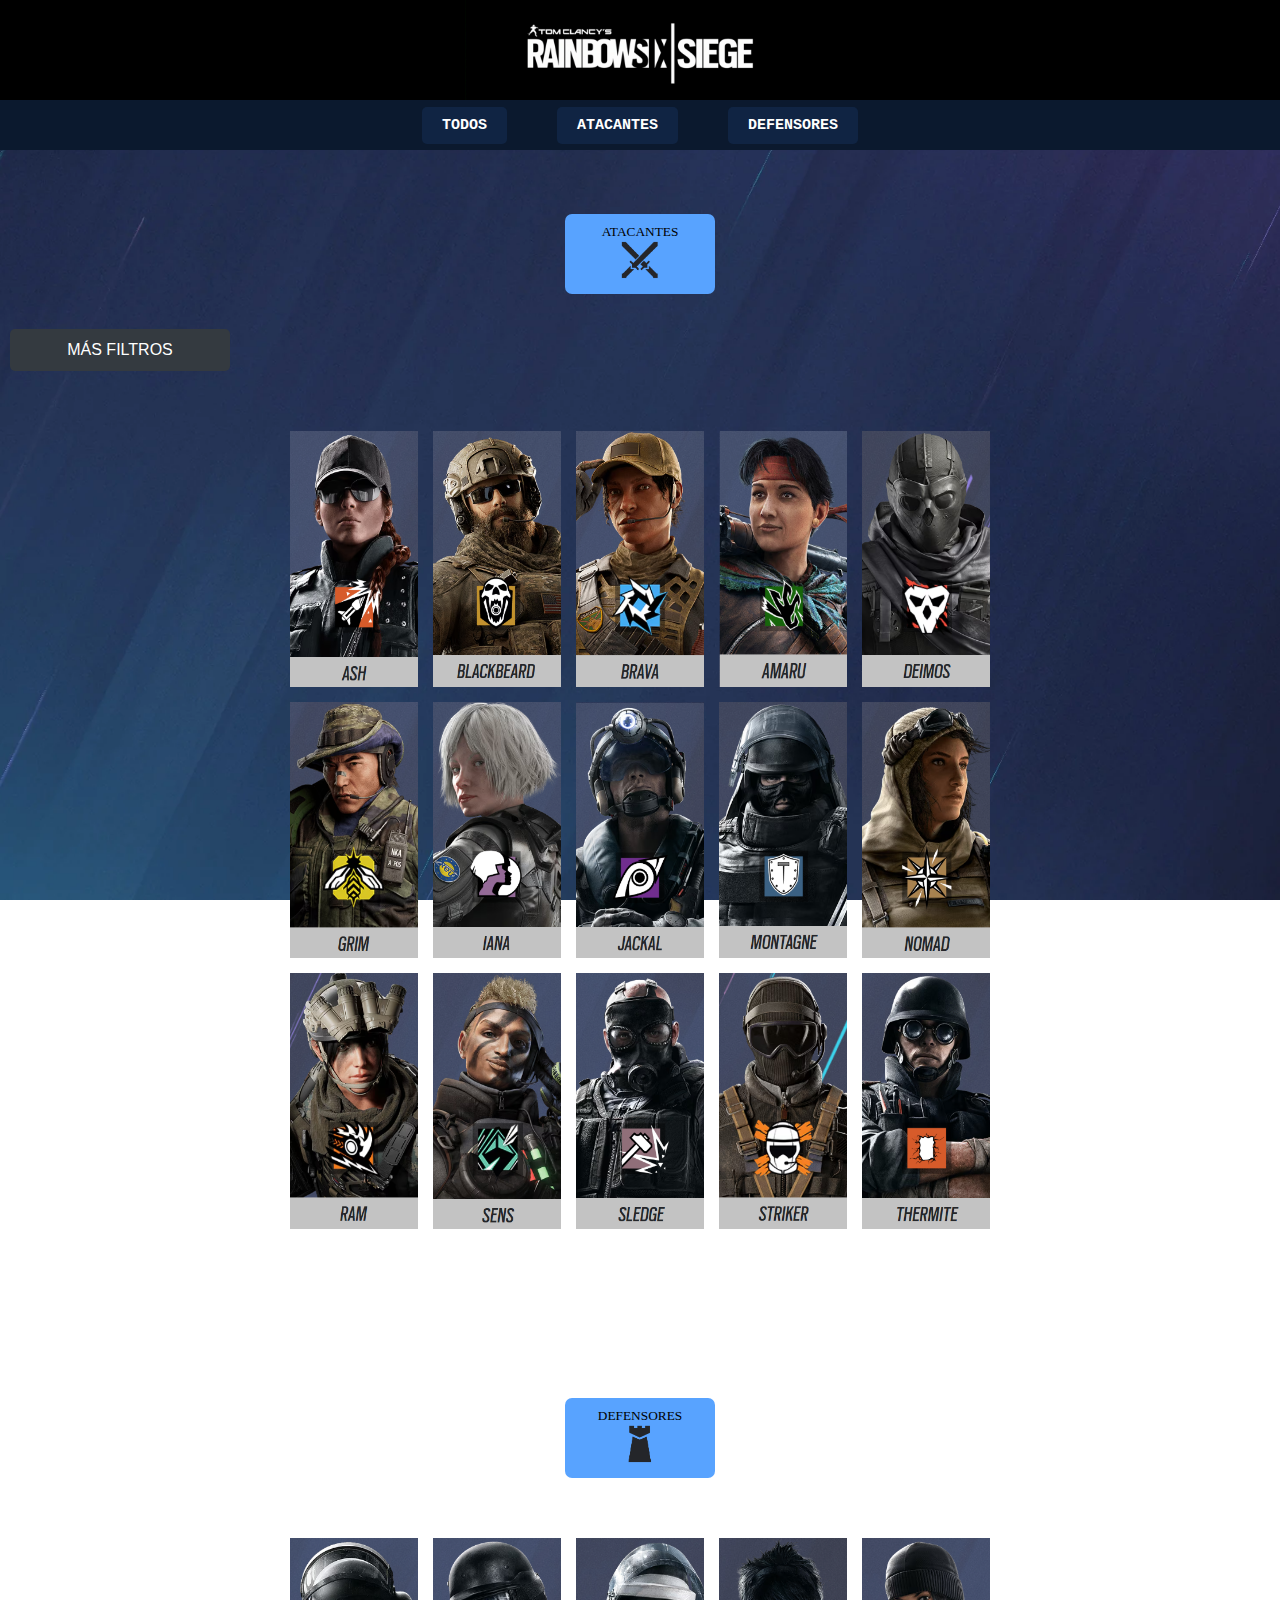
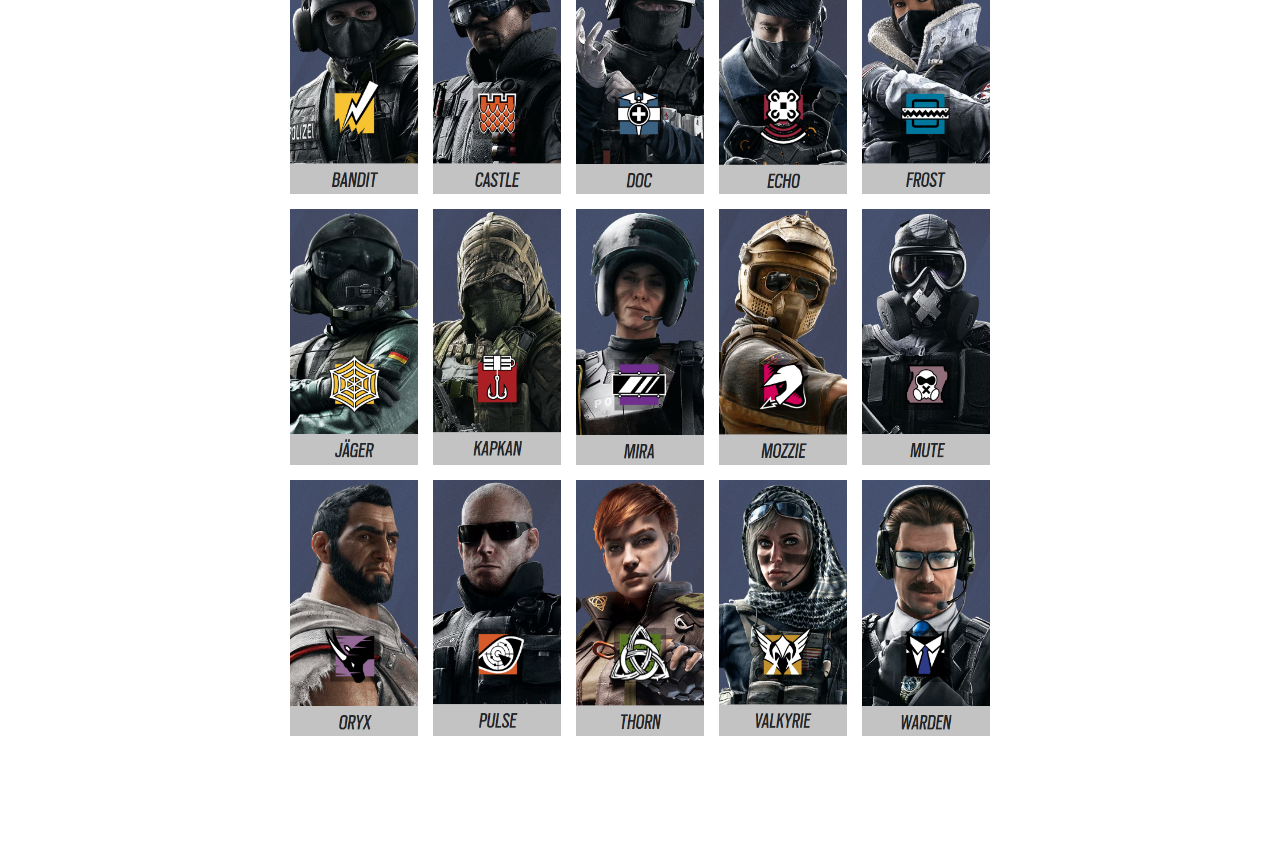
==== AE5/index.html @ d2eb123a "añadida imagen logo" ====
<!DOCTYPE html>
<html lang="es">
<head>
    <meta charset="UTF-8">
    <meta name="viewport" content="width=device-width, initial-scale=1.0">
    <title>Rainbow 6</title>
    <link rel="icon" href="./images/favicon.png" type="image/x-icon">
    <link rel="stylesheet" href="./style.css">
</head>
<body>
    <header><img src="./images/logoLetra.png" width="350" height="100px"></header>
    <div class="nav">
        <nav>
            <a id="myButton" onclick="togglePressed(event)" href="indexTodos.html">TODOS</a>
            <a id="myButton" onclick="togglePressed(event)" href="#botonAtaque">ATACANTES</a>
            <a id="myButton" onclick="togglePressed(event)" href="#botonDefensa">DEFENSORES</a>
        </nav>
    </div>

    <!-- Botón de ATACANTES -->
    <div id="divBotones">
        <button id="botonAtaque">
            ATACANTES <br/>
            <img src="./images/espadasicono.png" width="40px" height="40px">
        </button>
    </div>
<!-- Filtro "MAS FILTROS" debajo de los botones ATACANTES y DEFENSORES -->
<div id="divBotonesFiltros">
    <button id="masFiltros">
        MÁS FILTROS
    </button>
    <div id="filtrosDesplegables" style="display: none;">
        <select id="filtroSeleccionado">
            <option value="">Selecciona un filtro</option>
            <option value="inteligencia">Inteligencia</option>
            <option value="apoyo">Apoyo</option>
            <option value="controlMapa">Control de mapa</option>
            <option value="bloqueoEntrada">Bloqueo de entrada</option>
            <option value="antidispositivos">Antidispositivos</option>
            <option value="demolicion">Demolición</option>
            <option value="especialistaTrampas">Especialista en trampas</option>
            <option value="antidisturbios">Antidisturbios</option>
            <option value="vanguardia">Vanguardia</option>
        </select>
        <button id="resetFiltro">Restablecer Filtro</button>
    </div>
</div>
<!-- Contenedor para el Video -->
<div id="videoContainer" style="display: none; position: fixed; top: 0; left: 0; right: 0; bottom: 0; background: rgba(0,0,0,0.7); z-index: 1000; justify-content: center; align-items: center;">
    <div style="background: #000000; padding: 25px; border-radius: 5px; position: relative;">
        <iframe id="videoIframe" width="560" height="315" frameborder="0" allowfullscreen></iframe>
        <button id="closeVideo" style="position: absolute; top: 10px; right: 10px; font-size: 20px;">&times;</button>
    </div>
</div>

    <!-- Operadores -->
    <div id="operadores">
        <div id="atacantes">
            <img src="./images/atacantes/ash.png" id="ash" class="inteligencia bloqueoEntrada demolicion" alt="Ash">            
            <img src="./images/atacantes/blackbeard.png" id="blackbeard" class="controlMapa">
            <img src="./images/atacantes/brava.png" id="brava" class="apoyo">
            <img src="./images/atacantes/amaru.png" id="amaru" class="vanguardia">
            <img src="./images/atacantes/deimos.jpg.png" id="deimos" class="inteligencia">
            <img src="./images/atacantes/grim.png" id="grim" class="antidisturbios">
            <img src="./images/atacantes/iana.png" id="iana" class="controlMapa">
            <img src="./images/atacantes/jackal.png" id="jackal" class="bloqueoEntrada">
            <img src="./images/atacantes/montagne.png" id="montagne" class="antidispositivos">
            <img src="./images/atacantes/nomad.png" id="nomad" class="apoyo">
            <img src="./images/atacantes/ram.png" id="ram" class="demolicion">
            <img src="./images/atacantes/sens.png" id="sens" class="especialistaTrampas">
            <img src="./images/atacantes/sledge.png" id="sledge" class="vanguardia">
            <img src="./images/atacantes/stricker.png" id="stricker" class="antidisturbios">
            <img src="./images/atacantes/thermite.png" id="thermite" class="demolicion">
        </div>
    </div>

    <!-- Botón de DEFENSORES -->
    <div id="divBotones">
        <button id="botonDefensa">
            DEFENSORES <br/>
            <img src="./images/torreIcono.png" width="40px" height="40px">
        </button>
    </div>
    
    <!-- Operadores Defensores -->
    <div id="operadores">
        <div id="defensores">
            <img src="./images/defensores/bandit.png" id="bandit" class="antidispositivos controlMapa">
            <img src="./images/defensores/castle.png" id="castle" class="bloqueoEntrada">
            <img src="./images/defensores/doc.png" id="doc" class="inteligencia">
            <img src="./images/defensores/echo.png" id="echo" class="controlMapa">
            <img src="./images/defensores/frost.png" id="frost" class="especialistaTrampas">
            <img src="./images/defensores/jager.png" id="jager" class="antidispositivos">
            <img src="./images/defensores/kapkan.png" id="kapkan" class="especialistaTrampas">
            <img src="./images/defensores/mira.png" id="mira" class="controlMapa">
            <img src="./images/defensores/mozzie.png" id="mozzie" class="antidispositivos">
            <img src="./images/defensores/mute.png" id="mute" class="inteligencia">
            <img src="./images/defensores/oryx.png" id="oryx" class="vanguardia">
            <img src="./images/defensores/pulse.png" id="pulse" class="antidispositivos">
            <img src="./images/defensores/thorn.png" id="thorn" class="antidisturbios">
            <img src="./images/defensores/valkyrie.png" id="valkyrie" class="controlMapa">
            <img src="./images/defensores/warden.png" id="warden" class="inteligencia">
        </div>
    </div>
 

    <div id="videoLoading" style="display:none; height: 0;">
        <div class="logo-container">
            <img src="./images/r6logoBlanco.png" alt="R6 Logo">
            <div class="loading-spinner"></div>
        </div>
    </div>
    
    <!-- Aquí va el contenedor de video -->
    <div id="videoContainer" style="display: none;">
        <iframe id="videoIframe" width="560" height="315" frameborder="0" allowfullscreen></iframe>
        <button id="closeVideo">Cerrar Video</button>
    </div>
    




    <!-- Script -->
    <script src="./script.js"></script>
</body>
</html>
---- AE5/style.css ----
*{
    margin:0;
    padding: 0;
    box-sizing: border-box;
    
}

/*Header*/
div.nav {
    background-color: rgb(0, 0, 0);
    height: 50px;
    width: 100%;
}

div.nav nav {
    background-color: rgba(21, 47, 87, 0.532);
    gap: 20px;
    display: flex;
    align-items: center;
    justify-content: center;
    height: 100%;
    padding-left: 0px;
}

div.nav nav img {   
    margin-right: 15px;
}

div.nav nav a {
    text-decoration: none;
    color: inherit;
    color: white;
    font-weight: bold;
    font-size: 15px;
    margin: 0 15px;
    padding: 5px 0;
    font-family: monospace;
    transition: color 0.3s ease, transform 0.3s ease;
}

div.nav nav a:hover {
    padding: 10px 20px;
    font-size: 16px;
    cursor: pointer;
    transition: transform 0.1s ease; 
}
div.nav nav a:active {
    transition: transform 0.3s ease, box-shadow 0.2s ease;  
}


/* Estilo base para el botón */
#myButton {
    transition: transform 0.3s ease, box-shadow 0.2s ease, background-color 0.3s ease; 
    padding: 10px 20px;
    border-radius: 5px;
    background-color: rgba(21, 47, 87, 0.532);
}
/* Estilo cuando el botón está en estado "presionado" */
.pressed {
    transform: scale(1.2); 
    box-shadow: inset 0 0 10px #3c00ff; 
    background-color: #3c00ff;
}
/* Estilo cuando se presiona el botón (clic) */
#myButton:active {
    transform: scale(1.1); 
    box-shadow: inset 0 0 10px #3c00ff;
    background-color: #3c00ff; 
}




#divBotones {
    display: flex;
    justify-content: center;
    gap: 10px;
}

#botonAtaque , #botonDefensa {
    color: black;
    width: 150px;
    height: 80px;
    background-color: rgb(88, 163, 255);
    font-family: fantasy;
    border-radius: 7px;
    border:0;
    margin-top: 5%;
}

body{
    background-image:url(./images/fondo.png);
    background-size: cover;
    background-position: center;
    background-repeat: no-repeat;
    background-attachment: fixed;
    height: 100vh;

}

#container{
    display: grid;
    grid-template-rows: 15vh 85vh;
    grid-template-columns: 20vw 60vw 20vw;
}

header{
    background-color: rgb(0, 0, 0);
    color:rgb(255, 255, 255);
    display: flex;
    align-items: center;
    justify-content: center;
    font-size: 2rem;
    grid-row: 1/2;
    grid-column: 1/4;
    z-index: 15;
}


#operadores{
    gap: 30px;
    display: flex;
    flex-wrap: wrap;
    justify-content: center;
    padding: 20px;
}

#atacantes, #defensores {
    display: grid;
    grid-template-columns: repeat(5, 1fr); 
    grid-template-rows: repeat(6, auto); 
    gap: 15px; 
    justify-items: center;
    padding: 40px;
}

/*Efecto hover al pasar el cursor sobre los operadores*/
#atacantes img:hover, #defensores img:hover {
    transform: scale(1.1);
}

#operadores img{
    width:10vw;
    height: 20vw;
    transition: width 3s;
    transition: transform 0.3s ease-in-out;

}

/*Colorear la carta del operador al pasar cursor*/
#operadores img:hover {
    filter: hue-rotate(-20deg);
    box-shadow: 0px 0px 12px 4px rgba(166, 166, 167, 0.7); 
    transform: scale(1.1);
}

@media (max-width:500px){
    .lateral{
        display:none;
    }
    #peliculas{
        grid-column: 1/4;
    }
}

/* Estilo para las imágenes de los operadores */
#operadores img {
    opacity: 1;  
    transition: opacity 0.3s ease, filter 0.3s ease, border 0.3s ease;
}

/* Clase para las imágenes que no coinciden con el filtro */
#operadores img.atenuado {
    filter: brightness(0.3);
    opacity: 1;  
    border: none;
}

/* Clase para las imágenes iluminadas por el filtro */
#operadores img.iluminado {
    opacity: 1; 
    filter: brightness(1.2);
    border: 5px solid yellow; 
}

/* Estilo para cuando un filtro está seleccionado (opcional para mejorar el aspecto visual del filtro) */
#filtrosDesplegables select {
    padding: 8px;
    font-size: 16px;
}

/* Estilo para el filtro de "MAS FILTROS" */
#masFiltros {
    background-color: #343a40;
    color: white;
    border: none;
    padding: 12px 20px;
    text-align: center;
    font-size: 16px;
    cursor: pointer;
    border-radius: 5px;
    transition: background-color 0.3s ease;
    width: 220px;
    display: inline-block;
    margin-top: 20px;
    margin-left: 10px;
}

#masFiltros:hover {
    background-color: #495057;
}

/* Estilo para el dropdown de filtros */
#filtrosDesplegables {
    margin-top: 10px;
    padding: 10px;
    display: none;
    border: 1px solid #ddd;
    border-radius: 5px;
    background-color: #f9f9f9;
    width: 220px;
    transition: display 0.3s ease;
}

#filtroSeleccionado {
    width: 100%;
    padding: 8px;
    border-radius: 5px;
    border: 1px solid #ddd;
    font-size: 16px;
    color: #333;
}

/* Estilo para mostrar el dropdown cuando se hace clic */
#filtrosDesplegables.show {
    display: block;
}

/* Estilo para el contenedor de los botones de ATACANTES y DEFENSORES */
#divBotonesFiltros {
    margin-top: 15px;
}

#videoContainer {
    position: fixed;
    top: 0;
    left: 0;
    width: 100%;
    height: 100%;
    background: rgba(0, 0, 0, 0.8);
    display: flex;
    justify-content: center;
    align-items: center;
    z-index: 1000;
}

#videoIframe {
    max-width: 90%;
    max-height: 80%;
}

#closeVideo {
    margin-top: 20px;
    padding: 10px;
    background-color: #f44336;
    color: white;
    border: none;
    border-radius: 5px;
    cursor: pointer;
}

#closeVideo:hover {
    background-color: #d32f2f;
}



/* Transición de entrada para los operadores */
#operadores img {
    opacity: 0;
    transform: translateY(30px);
    transition: opacity 0.8s ease-in-out, transform 0.8s ease-in-out;
}

#operadores img.cargado {
    opacity: 1;
    transform: translateY(0);
}

/* Transición para la ventana emergente de video */
#videoContainer {
    opacity: 0;
    transform: scale(0.8);
    transition: opacity 0.5s ease, transform 0.5s ease;
}

#videoContainer.mostrar {
    opacity: 1;
    transform: scale(1);
}


/* Transición para los operadores iluminados cuando se selecciona un filtro */
#operadores img.iluminado {
    animation: parpadeo 2s infinite alternate;
}

/* Definición del parpadeo */
@keyframes parpadeo {
    0% {
        opacity: 1;
    }
    50% {
        opacity: 0.6;
    }
    100% {
        opacity: 1;
    }
}


#videoLoading {
    position: fixed;
    top: 0;
    left: 0;
    width: 100%;
    height: 0; 
    background-color: black;
    z-index: 2000;
    display: none;
    justify-content: center;
    align-items: center;
    transition: height 0.5s ease;
    overflow: hidden;
}

#videoLoading .logo-container {
    position: relative;
    width: 150px;
    height: 150px;
}

#videoLoading .logo-container img {
    width: 100%;
    height: 100%;
    object-fit: contain;
}

#videoLoading .loading-spinner {
    position: absolute;
    top: 50%;
    left: 50%;
    width: 180px;
    height: 180px;
    margin-left: -90px;
    margin-top: -90px;
    border: 3px solid transparent;
    border-top-color: #ffffff;
    border-radius: 50%;
    animation: spin 1s linear infinite;
}

@keyframes spin {
    0% { transform: rotate(0deg); }
    100% { transform: rotate(360deg); }
}

/* Estilo del contenedor de video */
#videoContainer {
    position: fixed;
    top: 0;
    left: 0;
    width: 100%;
    height: 100%;
    background: rgba(0, 0, 0, 0.8);
    display: flex;
    justify-content: center;
    align-items: center;
    z-index: 1000;
    opacity: 0;
    transition: opacity 0.3s ease;
}

#videoContainer.show {
    opacity: 1;
}

#closeVideo {
    margin-top: 20px;
    padding: 10px;
    background-color: #f44336;
    color: white;
    border: none;
    border-radius: 5px;
    cursor: pointer;
}

#closeVideo:hover {
    background-color: #d32f2f;
}
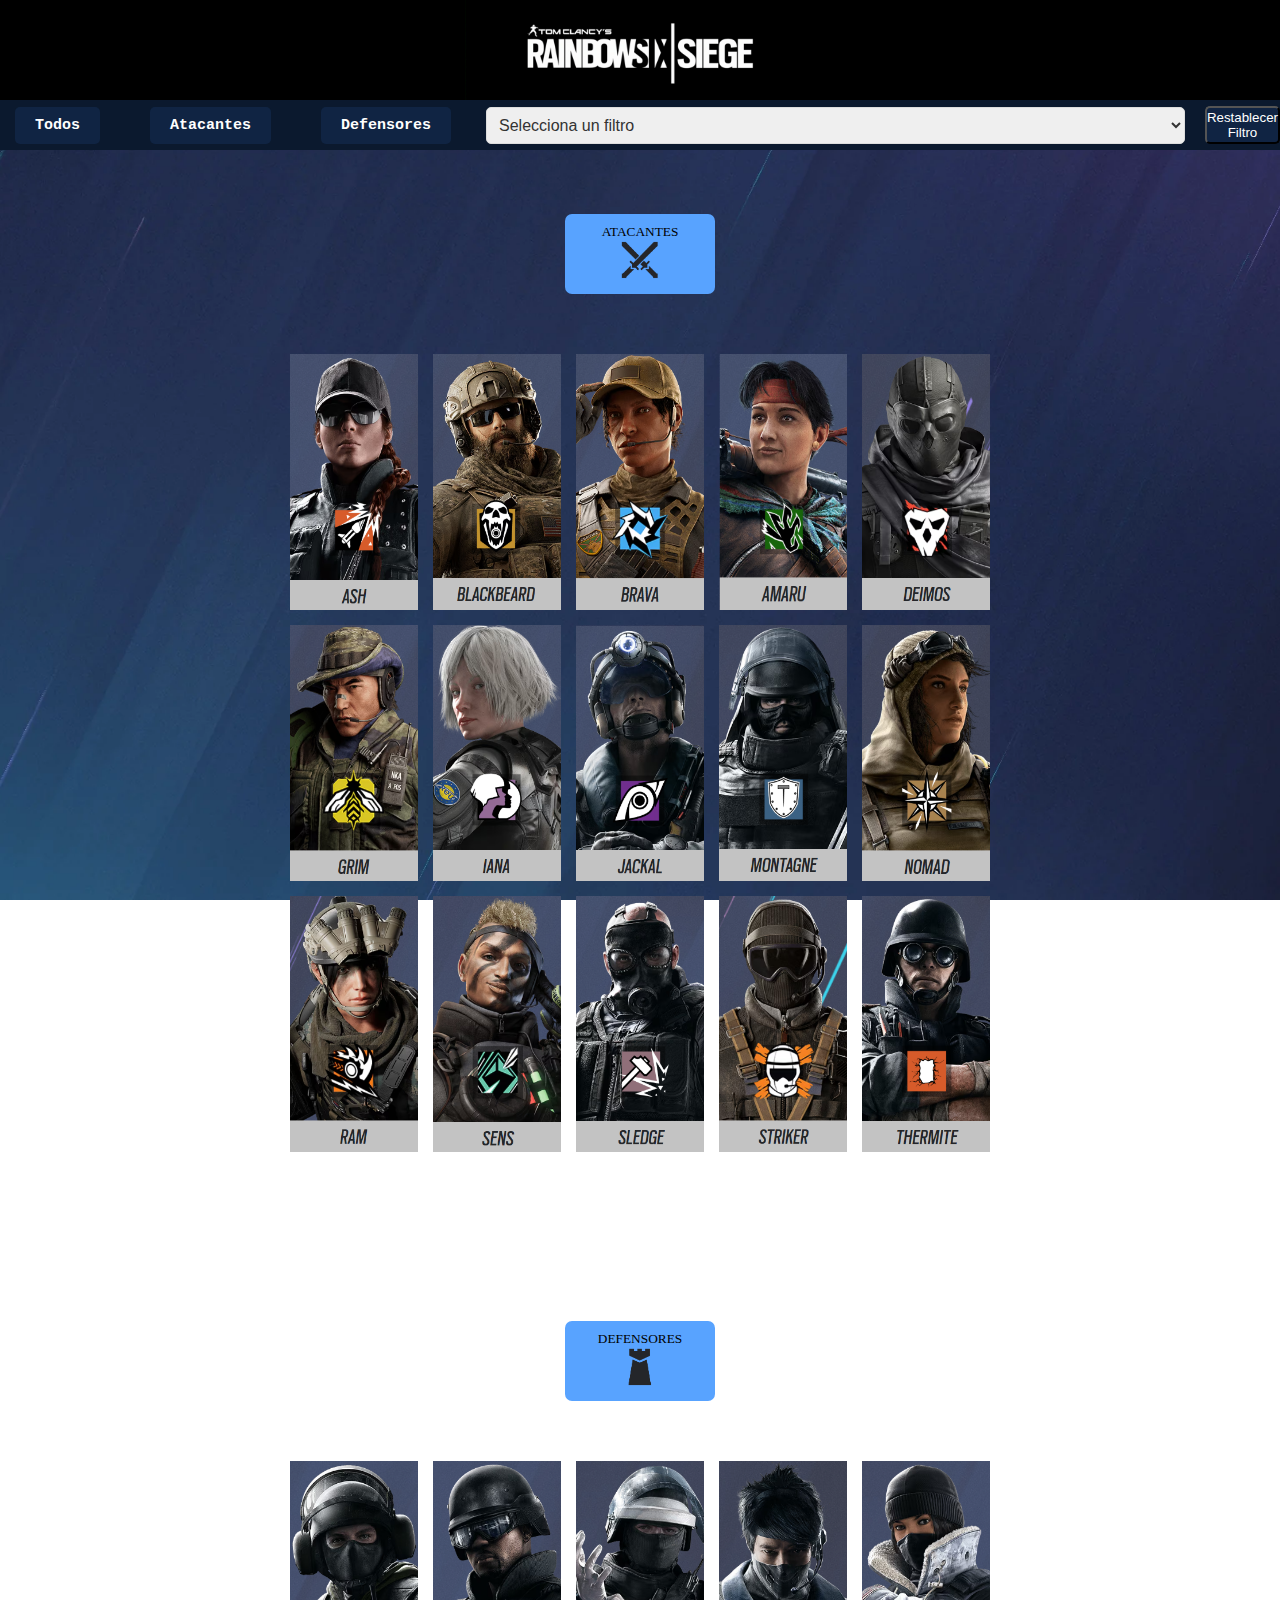
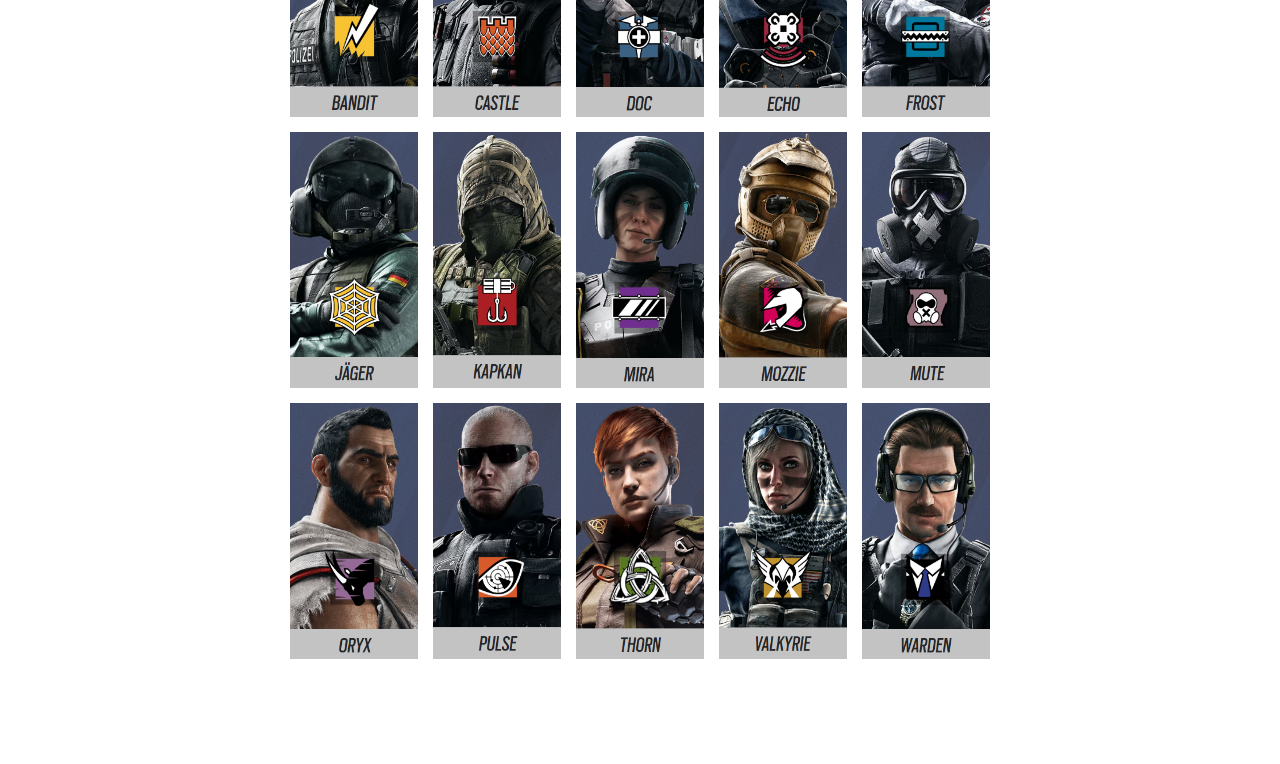
==== commit c8b949d6: "Edito nombres nav" ====
--- a/AE5/index.html
+++ b/AE5/index.html
@@ -11,9 +11,25 @@
     <header><img src="./images/logoLetra.png" width="350" height="100px"></header>
     <div class="nav">
         <nav>
-            <a id="myButton" onclick="togglePressed(event)" href="indexTodos.html">TODOS</a>
-            <a id="myButton" onclick="togglePressed(event)" href="#botonAtaque">ATACANTES</a>
-            <a id="myButton" onclick="togglePressed(event)" href="#botonDefensa">DEFENSORES</a>
+            <a id="myButton" onclick="togglePressed(event)" href="indexTodos.html">Todos</a>
+            <a id="myButton" onclick="togglePressed(event)" href="#botonAtaque">Atacantes</a>
+            <a id="myButton" onclick="togglePressed(event)" href="#botonDefensa">Defensores</a>
+
+            <select id="filtroSeleccionado">
+                <option value="">Selecciona un filtro</option>
+                <option value="inteligencia">Inteligencia</option>
+                <option value="apoyo">Apoyo</option>
+                <option value="controlMapa">Control de mapa</option>
+                <option value="bloqueoEntrada">Bloqueo de entrada</option>
+                <option value="antidispositivos">Antidispositivos</option>
+                <option value="demolicion">Demolición</option>
+                <option value="especialistaTrampas">Especialista en trampas</option>
+                <option value="antidisturbios">Antidisturbios</option>
+                <option value="vanguardia">Vanguardia</option>
+            </select>
+            <button id="resetFiltro" style="width: 10%; height: 75% ;  background-color: rgba(21, 47, 87, 0.532); border-radius: 5px ; color: white;">Restablecer Filtro</button>
+            <button id="masFiltros" style="display: none;">
+            </button>
         </nav>
     </div>
 
@@ -24,27 +40,6 @@
             <img src="./images/espadasicono.png" width="40px" height="40px">
         </button>
     </div>
-<!-- Filtro "MAS FILTROS" debajo de los botones ATACANTES y DEFENSORES -->
-<div id="divBotonesFiltros">
-    <button id="masFiltros">
-        MÁS FILTROS
-    </button>
-    <div id="filtrosDesplegables" style="display: none;">
-        <select id="filtroSeleccionado">
-            <option value="">Selecciona un filtro</option>
-            <option value="inteligencia">Inteligencia</option>
-            <option value="apoyo">Apoyo</option>
-            <option value="controlMapa">Control de mapa</option>
-            <option value="bloqueoEntrada">Bloqueo de entrada</option>
-            <option value="antidispositivos">Antidispositivos</option>
-            <option value="demolicion">Demolición</option>
-            <option value="especialistaTrampas">Especialista en trampas</option>
-            <option value="antidisturbios">Antidisturbios</option>
-            <option value="vanguardia">Vanguardia</option>
-        </select>
-        <button id="resetFiltro">Restablecer Filtro</button>
-    </div>
-</div>
 <!-- Contenedor para el Video -->
 <div id="videoContainer" style="display: none; position: fixed; top: 0; left: 0; right: 0; bottom: 0; background: rgba(0,0,0,0.7); z-index: 1000; justify-content: center; align-items: center;">
     <div style="background: #000000; padding: 25px; border-radius: 5px; position: relative;">
@@ -106,7 +101,7 @@
 
     <div id="videoLoading" style="display:none; height: 0;">
         <div class="logo-container">
-            <img src="./images/r6logoBlanco.png" alt="R6 Logo">
+            <img src="./images/r6LogoCambiado.png" alt="R6 Logo">
             <div class="loading-spinner"></div>
         </div>
     </div>
--- a/AE5/style.css
+++ b/AE5/style.css
@@ -43,6 +43,7 @@
     font-size: 16px;
     cursor: pointer;
     transition: transform 0.1s ease; 
+    box-shadow: 0 0 10px rgba(255, 255, 255, 0.8);
 }
 div.nav nav a:active {
     transition: transform 0.3s ease, box-shadow 0.2s ease;  
@@ -58,15 +59,15 @@
 }
 /* Estilo cuando el botón está en estado "presionado" */
 .pressed {
-    transform: scale(1.2); 
-    box-shadow: inset 0 0 10px #3c00ff; 
-    background-color: #3c00ff;
+    transform: scale(1.1); 
+    box-shadow: inset 0 0 10px rgba(21, 47, 87, 0.532); 
+    background-color: rgba(21, 47, 87, 0.532);
 }
 /* Estilo cuando se presiona el botón (clic) */
 #myButton:active {
     transform: scale(1.1); 
-    box-shadow: inset 0 0 10px #3c00ff;
-    background-color: #3c00ff; 
+    box-shadow: inset 0 0 10px rgba(21, 47, 87, 0.532);
+    background-color: rgba(21, 47, 87, 0.532); 
 }
 
 
@@ -166,8 +167,9 @@
 
 /* Estilo para las imágenes de los operadores */
 #operadores img {
-    opacity: 1;  
-    transition: opacity 0.3s ease, filter 0.3s ease, border 0.3s ease;
+    opacity: 1; 
+    transition: opacity 3s ease, filter 3s ease; 
+    filter: grayscale(0%) blur(0px); 
 }
 
 /* Clase para las imágenes que no coinciden con el filtro */
@@ -182,6 +184,13 @@
     opacity: 1; 
     filter: brightness(1.2);
     border: 5px solid yellow; 
+}
+
+/* Clase para los operadores no seleccionados (que deben volverse grises) */
+#operadores img.unselected {
+    filter: grayscale(100%) blur(0px); 
+    opacity: 0.5; 
+    transition: opacity 3s ease, filter 3s ease;
 }
 
 /* Estilo para cuando un filtro está seleccionado (opcional para mejorar el aspecto visual del filtro) */
@@ -399,3 +408,49 @@
 #closeVideo:hover {
     background-color: #d32f2f;
 }
+
+/*RESPONSIVE*/
+
+@media (max-width: 768px) {
+    #botonAtaque, #botonDefensa {
+        width: 100%; 
+        height: 60px;
+        font-size: 14px;
+    }
+    #operadores img {
+        width: 20vw; 
+        height: auto;
+    }
+    #atacantes, #defensores {
+        grid-template-columns: repeat(3, 1fr);
+    }
+    #filtrosDesplegables {
+        width: 100%; 
+    }
+    #masFiltros {
+        width: 100%; 
+    }
+}
+
+@media (max-width: 500px) {
+    .lateral {
+        display: none;
+    }
+    #botonAtaque, #botonDefensa {
+        height: 50px;
+        font-size: 12px;
+    }
+    #operadores img {
+        width: 30vw; 
+        height: auto; 
+    }
+    #atacantes, #defensores {
+        grid-template-columns: repeat(2, 1fr);
+    }
+    #filtrosDesplegables {
+        width: 100%; 
+    }
+    #masFiltros {
+        width: 100%;
+    }
+}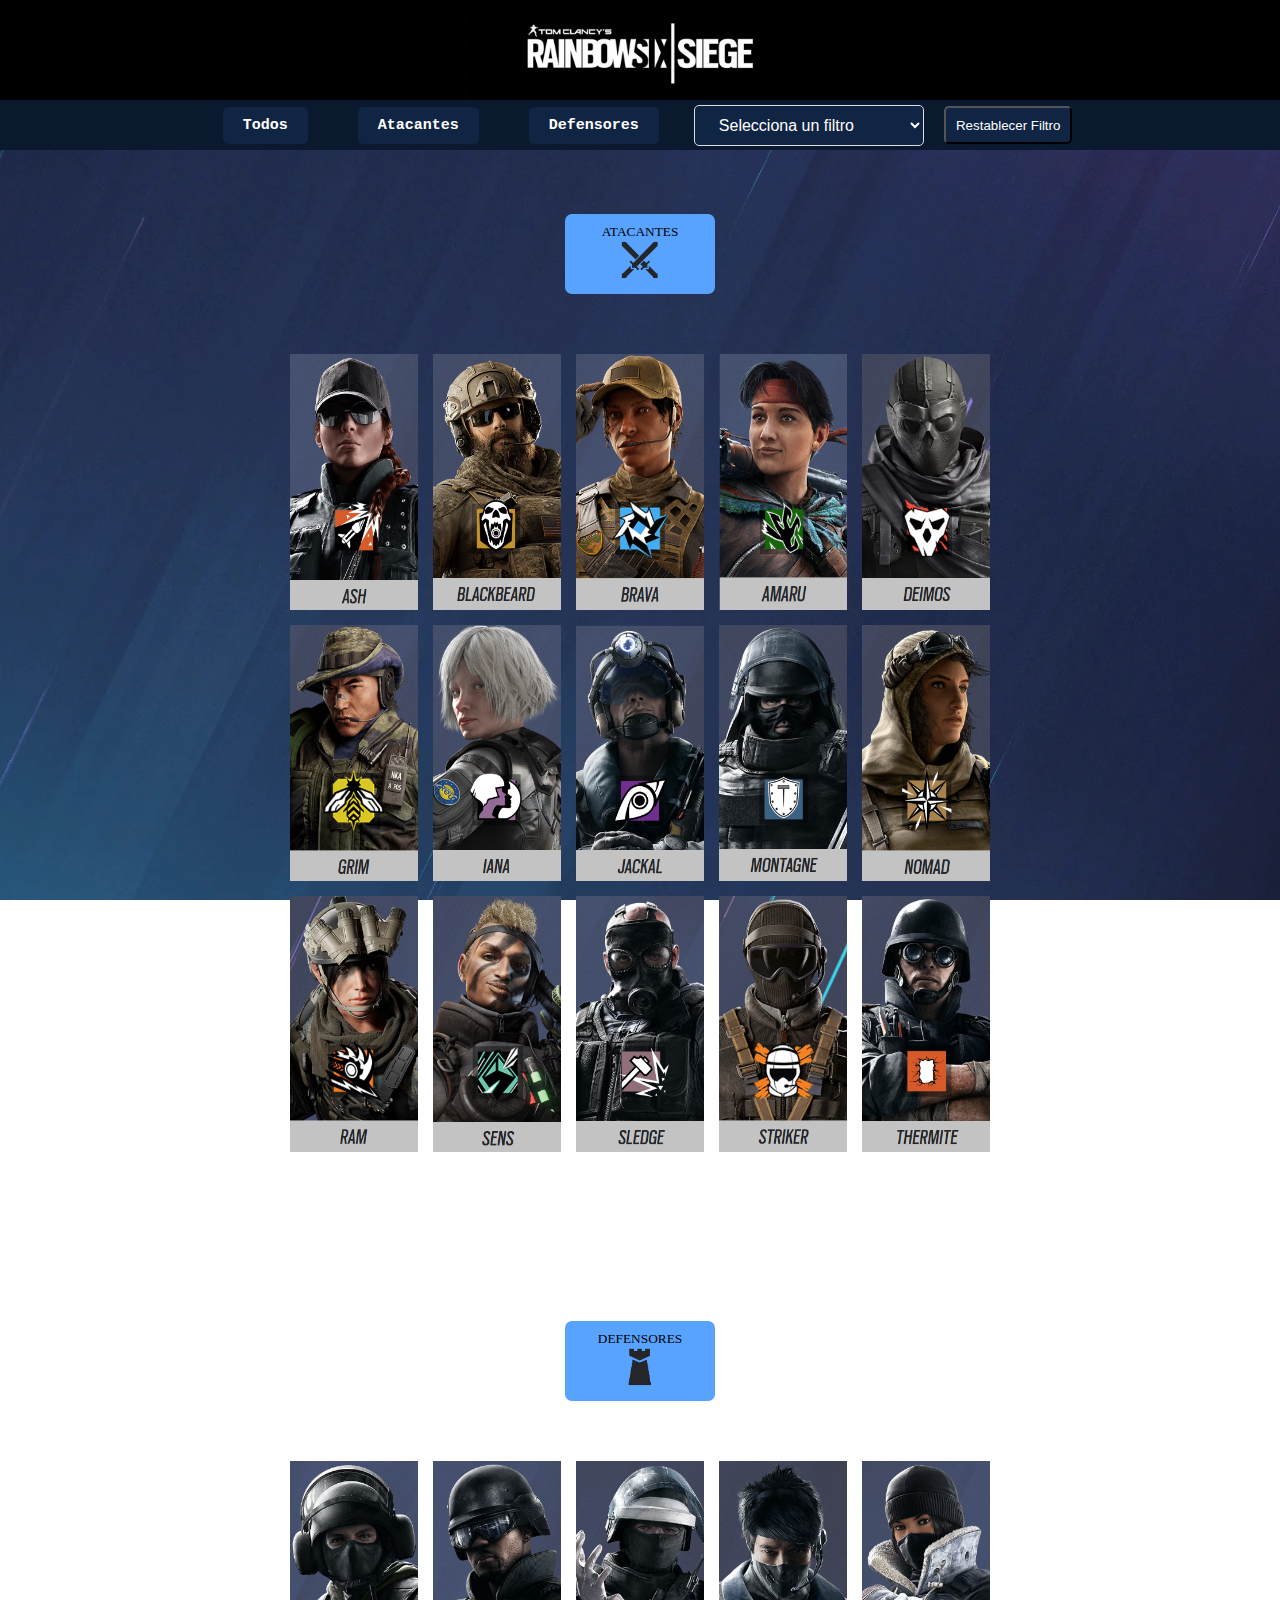
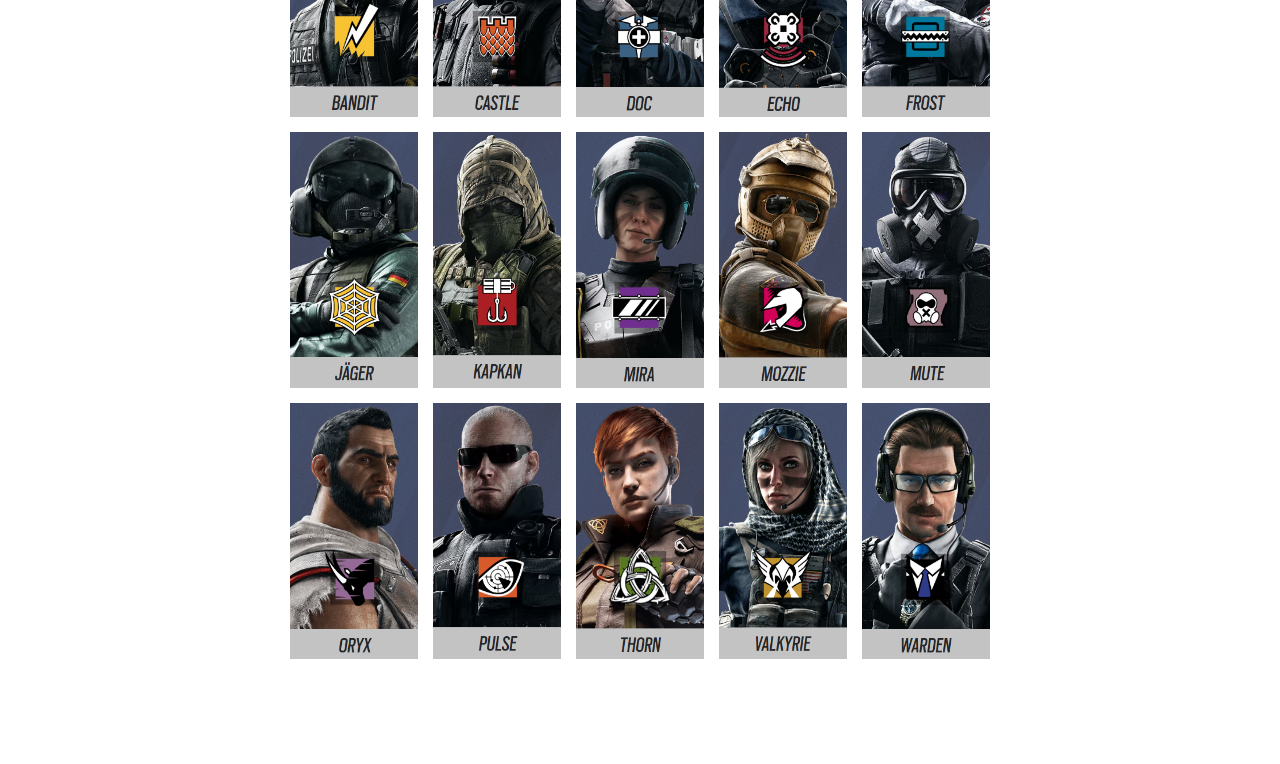
==== commit ca99c391: "Cambio tamaño boton filtro" ====
--- a/AE5/index.html
+++ b/AE5/index.html
@@ -111,10 +111,6 @@
         <iframe id="videoIframe" width="560" height="315" frameborder="0" allowfullscreen></iframe>
         <button id="closeVideo">Cerrar Video</button>
     </div>
-    
-
-
-
 
     <!-- Script -->
     <script src="./script.js"></script>
--- a/AE5/style.css
+++ b/AE5/style.css
@@ -5,7 +5,7 @@
     
 }
 
-/*Header*/
+/* Nav principal */
 div.nav {
     background-color: rgb(0, 0, 0);
     height: 50px;
@@ -50,7 +50,7 @@
 }
 
 
-/* Estilo base para el botón */
+/* Botones de la web - efectos hover y active */
 #myButton {
     transition: transform 0.3s ease, box-shadow 0.2s ease, background-color 0.3s ease; 
     padding: 10px 20px;
@@ -100,6 +100,7 @@
 
 }
 
+/* Grid principal de la web */
 #container{
     display: grid;
     grid-template-rows: 15vh 85vh;
@@ -165,28 +166,28 @@
     }
 }
 
-/* Estilo para las imágenes de los operadores */
+/* Efectos visuales de los operadores */
 #operadores img {
     opacity: 1; 
     transition: opacity 3s ease, filter 3s ease; 
     filter: grayscale(0%) blur(0px); 
 }
 
-/* Clase para las imágenes que no coinciden con el filtro */
+/* Operadores filtrados */
 #operadores img.atenuado {
     filter: brightness(0.3);
     opacity: 1;  
     border: none;
 }
 
-/* Clase para las imágenes iluminadas por el filtro */
+/* Operadores seleccionados por filtro */
 #operadores img.iluminado {
     opacity: 1; 
     filter: brightness(1.2);
     border: 5px solid yellow; 
 }
 
-/* Clase para los operadores no seleccionados (que deben volverse grises) */
+/* Operadores no seleccionados */
 #operadores img.unselected {
     filter: grayscale(100%) blur(0px); 
     opacity: 0.5; 
@@ -233,12 +234,15 @@
 }
 
 #filtroSeleccionado {
-    width: 100%;
+    width: 18%;
     padding: 8px;
     border-radius: 5px;
     border: 1px solid #ddd;
     font-size: 16px;
-    color: #333;
+    color: #ffffff;
+    padding: 10px 20px;
+    border-radius: 5px;
+    background-color: rgba(21, 47, 87, 0.532);
 }
 
 /* Estilo para mostrar el dropdown cuando se hace clic */
@@ -409,7 +413,7 @@
     background-color: #d32f2f;
 }
 
-/*RESPONSIVE*/
+/*Responsive*/
 
 @media (max-width: 768px) {
     #botonAtaque, #botonDefensa {
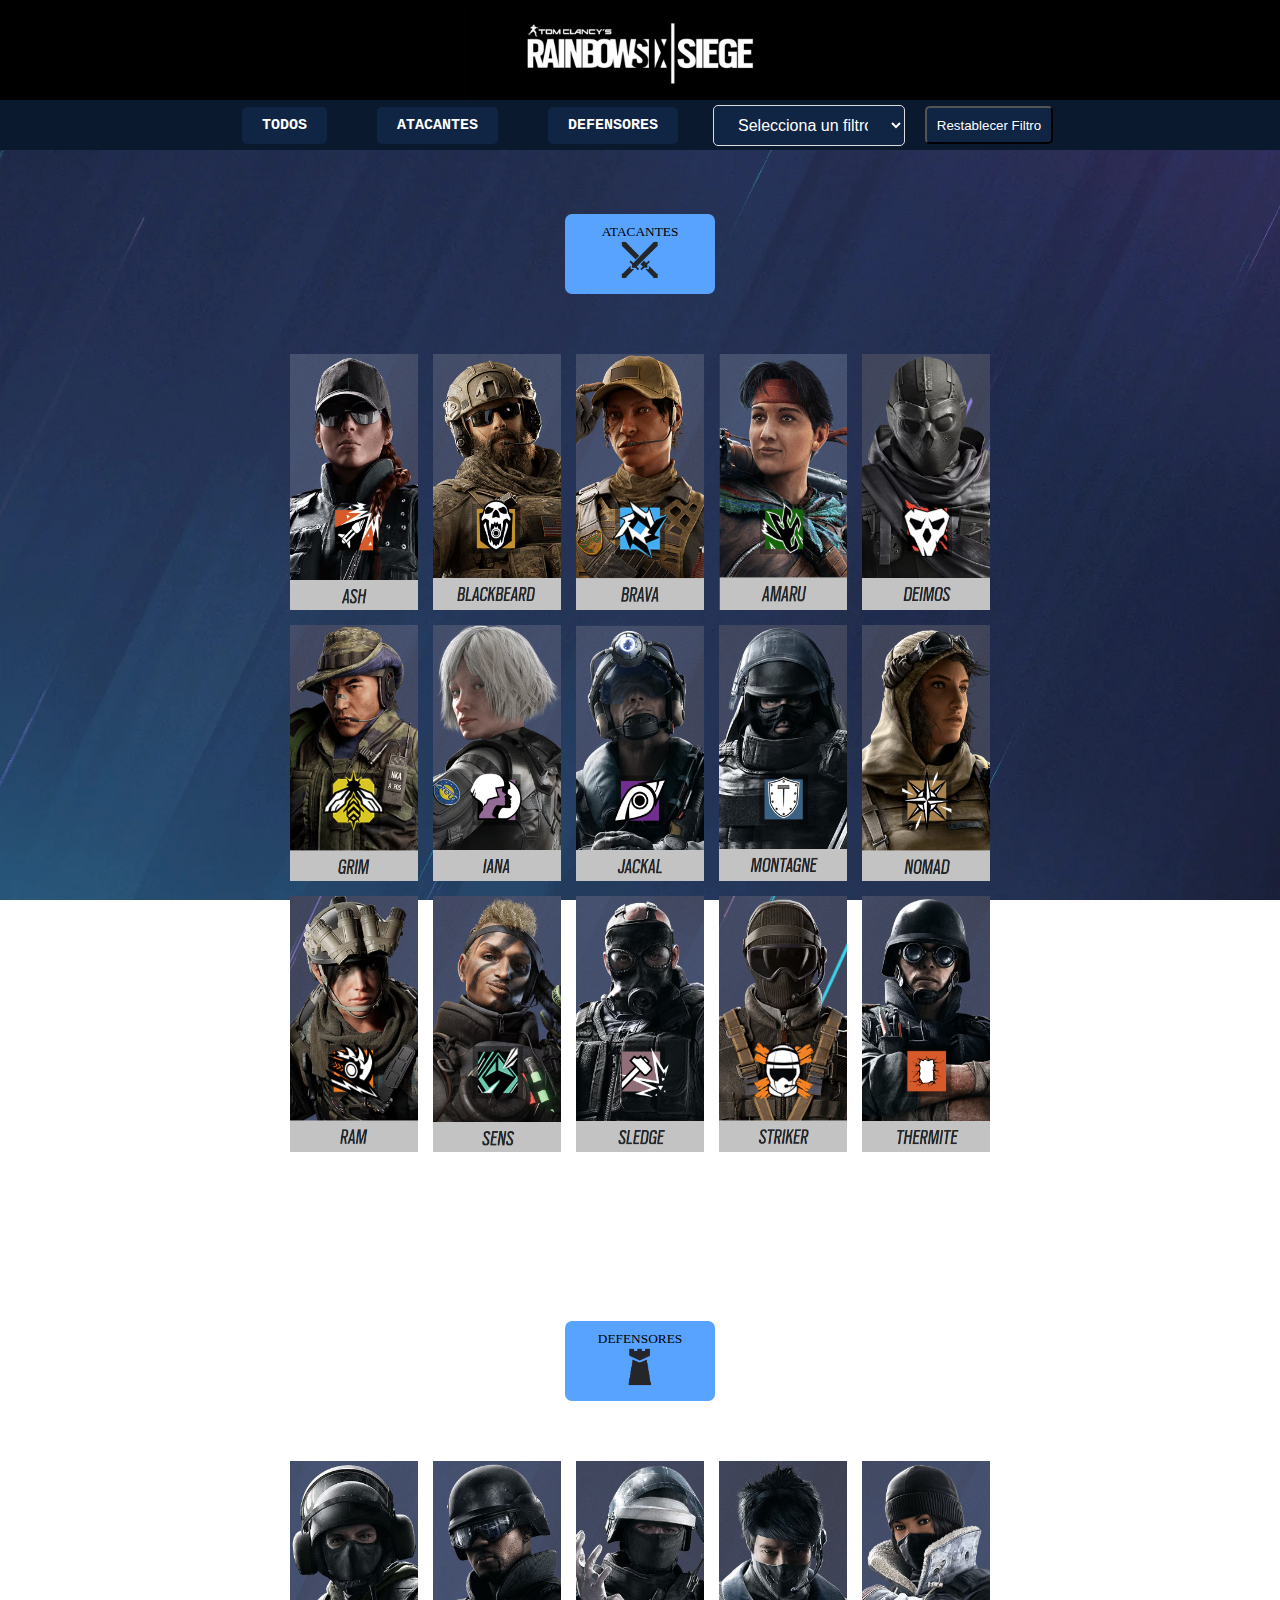
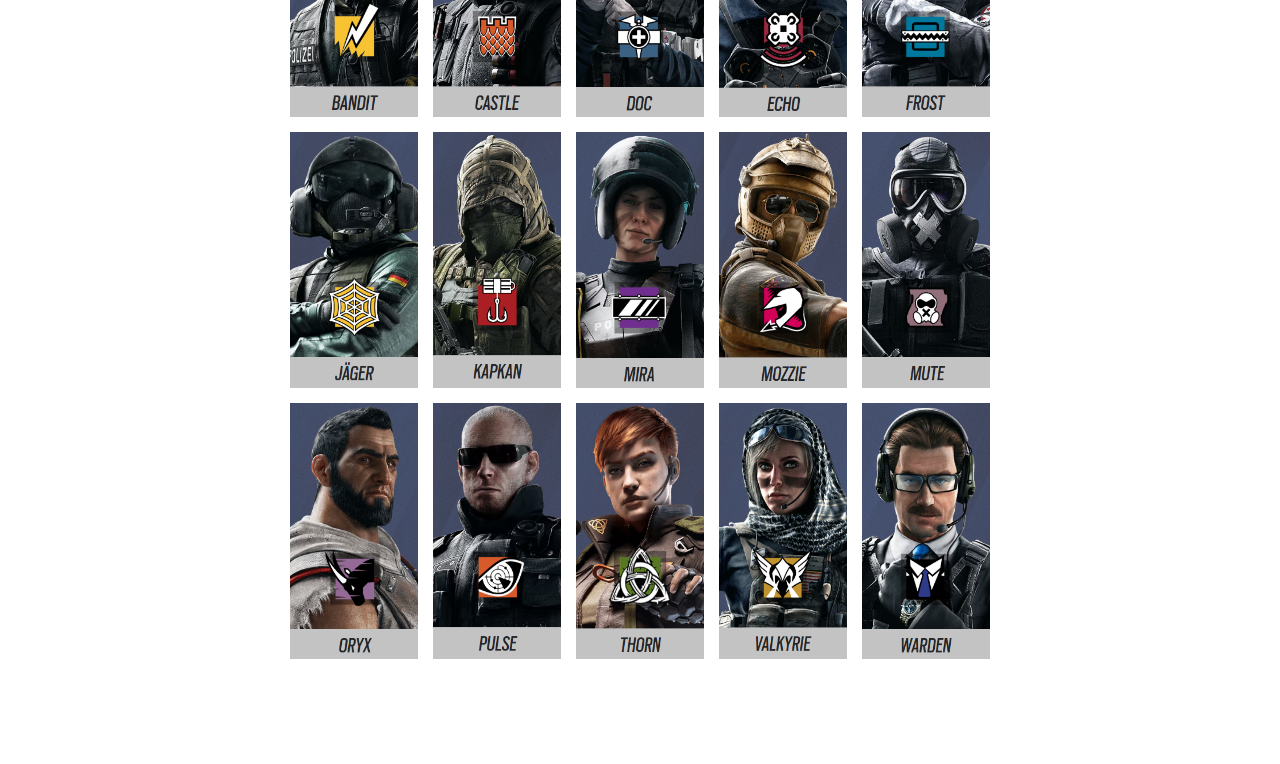
==== commit 83d8d547: "Incrusto filtro en el nav" ====
--- a/AE5/index.html
+++ b/AE5/index.html
@@ -11,9 +11,9 @@
     <header><img src="./images/logoLetra.png" width="350" height="100px"></header>
     <div class="nav">
         <nav>
-            <a id="myButton" onclick="togglePressed(event)" href="indexTodos.html">Todos</a>
-            <a id="myButton" onclick="togglePressed(event)" href="#botonAtaque">Atacantes</a>
-            <a id="myButton" onclick="togglePressed(event)" href="#botonDefensa">Defensores</a>
+            <a id="myButton" onclick="togglePressed(event)" href="indexTodos.html">TODOS</a>
+            <a id="myButton" onclick="togglePressed(event)" href="#botonAtaque">ATACANTES</a>
+            <a id="myButton" onclick="togglePressed(event)" href="#botonDefensa">DEFENSORES</a>
 
             <select id="filtroSeleccionado">
                 <option value="">Selecciona un filtro</option>
@@ -111,6 +111,10 @@
         <iframe id="videoIframe" width="560" height="315" frameborder="0" allowfullscreen></iframe>
         <button id="closeVideo">Cerrar Video</button>
     </div>
+    
+
+
+
 
     <!-- Script -->
     <script src="./script.js"></script>
--- a/AE5/style.css
+++ b/AE5/style.css
@@ -5,7 +5,7 @@
     
 }
 
-/* Nav principal */
+/*Header*/
 div.nav {
     background-color: rgb(0, 0, 0);
     height: 50px;
@@ -50,7 +50,7 @@
 }
 
 
-/* Botones de la web - efectos hover y active */
+/* Estilo base para el botón */
 #myButton {
     transition: transform 0.3s ease, box-shadow 0.2s ease, background-color 0.3s ease; 
     padding: 10px 20px;
@@ -100,7 +100,6 @@
 
 }
 
-/* Grid principal de la web */
 #container{
     display: grid;
     grid-template-rows: 15vh 85vh;
@@ -166,28 +165,28 @@
     }
 }
 
-/* Efectos visuales de los operadores */
+/* Estilo para las imágenes de los operadores */
 #operadores img {
     opacity: 1; 
     transition: opacity 3s ease, filter 3s ease; 
     filter: grayscale(0%) blur(0px); 
 }
 
-/* Operadores filtrados */
+/* Clase para las imágenes que no coinciden con el filtro */
 #operadores img.atenuado {
     filter: brightness(0.3);
     opacity: 1;  
     border: none;
 }
 
-/* Operadores seleccionados por filtro */
+/* Clase para las imágenes iluminadas por el filtro */
 #operadores img.iluminado {
     opacity: 1; 
     filter: brightness(1.2);
     border: 5px solid yellow; 
 }
 
-/* Operadores no seleccionados */
+/* Clase para los operadores no seleccionados (que deben volverse grises) */
 #operadores img.unselected {
     filter: grayscale(100%) blur(0px); 
     opacity: 0.5; 
@@ -234,7 +233,7 @@
 }
 
 #filtroSeleccionado {
-    width: 18%;
+    width: 15%;
     padding: 8px;
     border-radius: 5px;
     border: 1px solid #ddd;
@@ -413,7 +412,7 @@
     background-color: #d32f2f;
 }
 
-/*Responsive*/
+/*RESPONSIVE*/
 
 @media (max-width: 768px) {
     #botonAtaque, #botonDefensa {
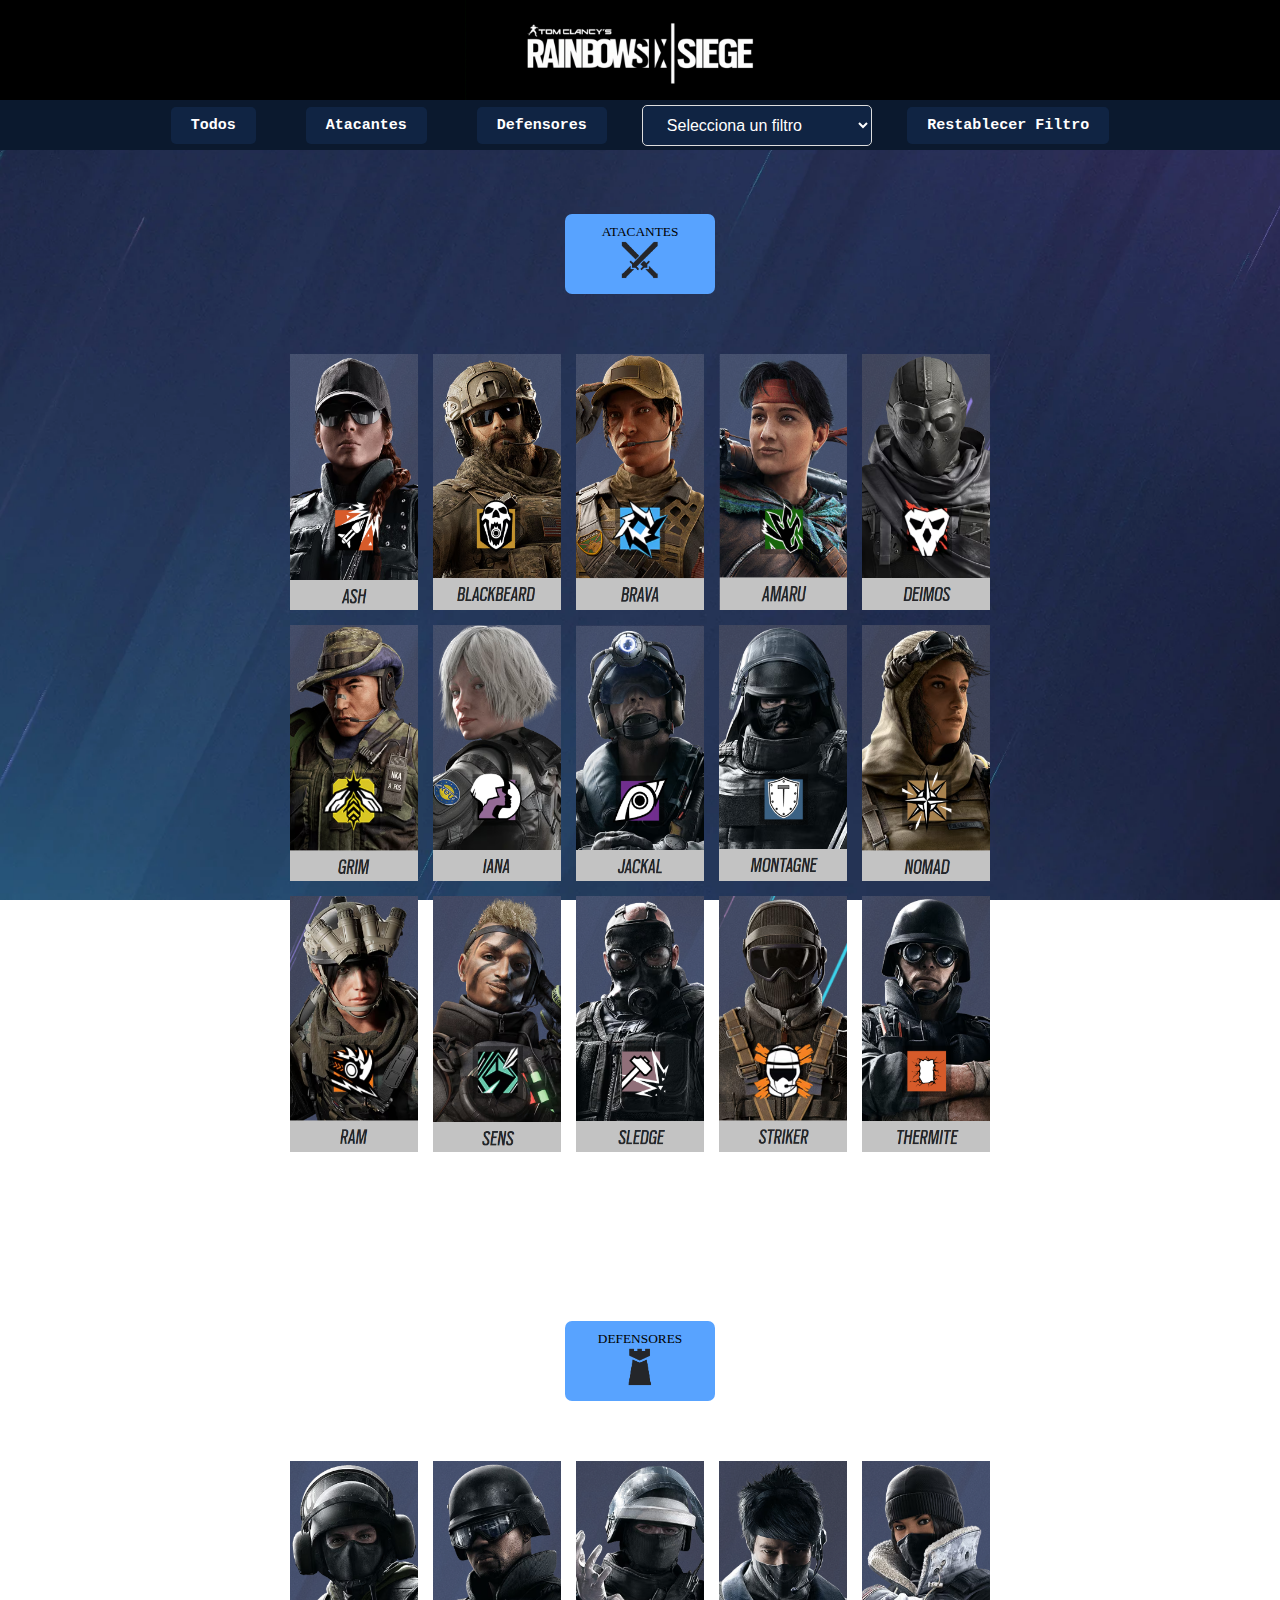
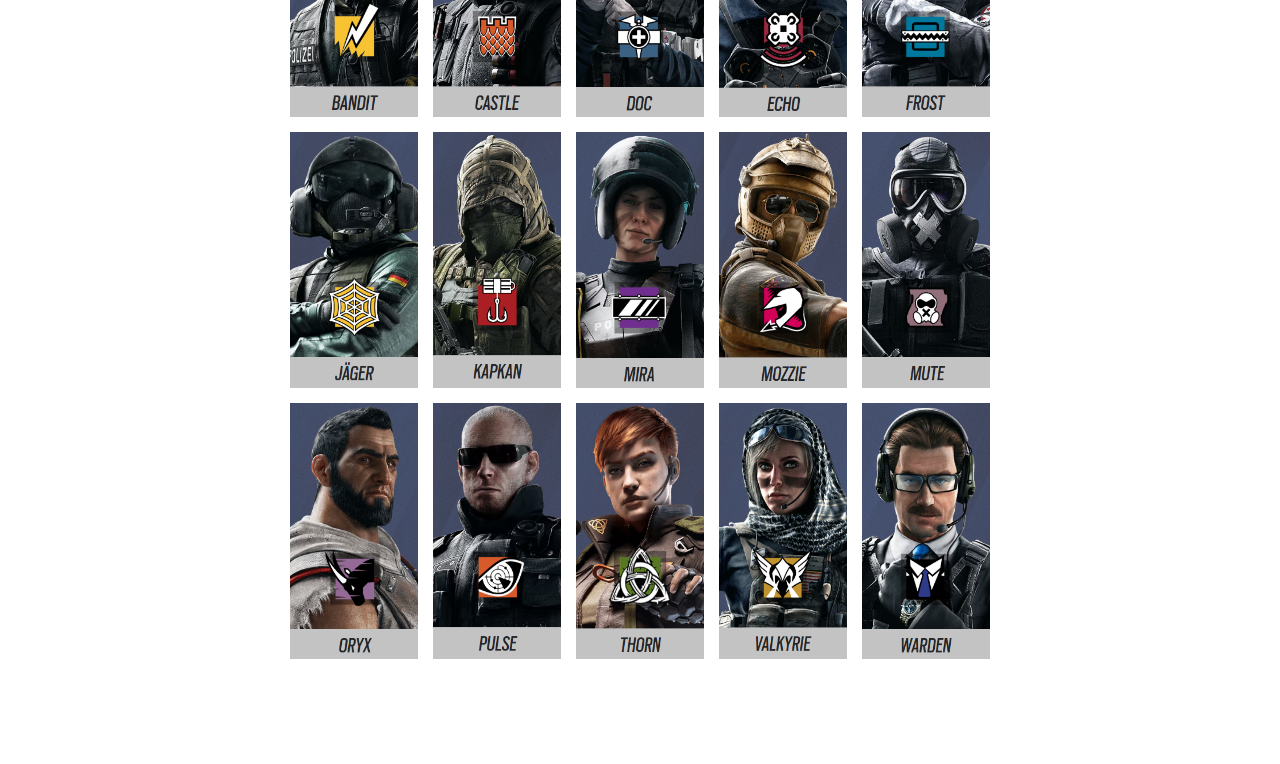
==== commit 391fca7f: "mismo estilo en los botones" ====
--- a/AE5/index.html
+++ b/AE5/index.html
@@ -11,9 +11,9 @@
     <header><img src="./images/logoLetra.png" width="350" height="100px"></header>
     <div class="nav">
         <nav>
-            <a id="myButton" onclick="togglePressed(event)" href="indexTodos.html">TODOS</a>
-            <a id="myButton" onclick="togglePressed(event)" href="#botonAtaque">ATACANTES</a>
-            <a id="myButton" onclick="togglePressed(event)" href="#botonDefensa">DEFENSORES</a>
+            <a id="myButton" onclick="togglePressed(event)" href="indexTodos.html">Todos</a>
+            <a id="myButton" onclick="togglePressed(event)" href="#botonAtaque">Atacantes</a>
+            <a id="myButton" onclick="togglePressed(event)" href="#botonDefensa">Defensores</a>
 
             <select id="filtroSeleccionado">
                 <option value="">Selecciona un filtro</option>
@@ -27,7 +27,7 @@
                 <option value="antidisturbios">Antidisturbios</option>
                 <option value="vanguardia">Vanguardia</option>
             </select>
-            <button id="resetFiltro" style="width: 10%; height: 75% ;  background-color: rgba(21, 47, 87, 0.532); border-radius: 5px ; color: white;">Restablecer Filtro</button>
+            <a id="myButton" onclick="togglePressed(event)" class="resetFiltro">Restablecer Filtro</a>
             <button id="masFiltros" style="display: none;">
             </button>
         </nav>
@@ -111,10 +111,6 @@
         <iframe id="videoIframe" width="560" height="315" frameborder="0" allowfullscreen></iframe>
         <button id="closeVideo">Cerrar Video</button>
     </div>
-    
-
-
-
 
     <!-- Script -->
     <script src="./script.js"></script>
--- a/AE5/style.css
+++ b/AE5/style.css
@@ -5,7 +5,7 @@
     
 }
 
-/*Header*/
+/* Nav principal */
 div.nav {
     background-color: rgb(0, 0, 0);
     height: 50px;
@@ -50,27 +50,33 @@
 }
 
 
-/* Estilo base para el botón */
+/* Botones de la web - efectos hover y active */
 #myButton {
-    transition: transform 0.3s ease, box-shadow 0.2s ease, background-color 0.3s ease; 
+    text-decoration: none;
+    color: white;
+    font-weight: bold;
+    font-size: 15px;
+    margin: 0 15px;
     padding: 10px 20px;
-    border-radius: 5px;
+    font-family: monospace;
+    transition: color 0.3s ease, transform 0.3s ease;
     background-color: rgba(21, 47, 87, 0.532);
-}
-/* Estilo cuando el botón está en estado "presionado" */
-.pressed {
-    transform: scale(1.1); 
-    box-shadow: inset 0 0 10px rgba(21, 47, 87, 0.532); 
-    background-color: rgba(21, 47, 87, 0.532);
-}
-/* Estilo cuando se presiona el botón (clic) */
-#myButton:active {
+    border-radius: 5px;
+}
+
+#myButton:hover {
+    padding: 10px 20px;
+    font-size: 16px;
+    cursor: pointer;
+    transition: transform 0.1s ease; 
+    box-shadow: 0 0 10px rgba(255, 255, 255, 0.8);
+}
+
+#myButton:active, #myButton.pressed {
     transform: scale(1.1); 
     box-shadow: inset 0 0 10px rgba(21, 47, 87, 0.532);
     background-color: rgba(21, 47, 87, 0.532); 
 }
-
-
 
 
 #divBotones {
@@ -100,6 +106,7 @@
 
 }
 
+/* Grid principal de la web */
 #container{
     display: grid;
     grid-template-rows: 15vh 85vh;
@@ -165,28 +172,28 @@
     }
 }
 
-/* Estilo para las imágenes de los operadores */
+/* Efectos visuales de los operadores */
 #operadores img {
     opacity: 1; 
     transition: opacity 3s ease, filter 3s ease; 
     filter: grayscale(0%) blur(0px); 
 }
 
-/* Clase para las imágenes que no coinciden con el filtro */
+/* Operadores filtrados */
 #operadores img.atenuado {
     filter: brightness(0.3);
     opacity: 1;  
     border: none;
 }
 
-/* Clase para las imágenes iluminadas por el filtro */
+/* Operadores seleccionados por filtro */
 #operadores img.iluminado {
     opacity: 1; 
     filter: brightness(1.2);
     border: 5px solid yellow; 
 }
 
-/* Clase para los operadores no seleccionados (que deben volverse grises) */
+/* Operadores no seleccionados */
 #operadores img.unselected {
     filter: grayscale(100%) blur(0px); 
     opacity: 0.5; 
@@ -233,7 +240,7 @@
 }
 
 #filtroSeleccionado {
-    width: 15%;
+    width: 18%;
     padding: 8px;
     border-radius: 5px;
     border: 1px solid #ddd;
@@ -412,7 +419,7 @@
     background-color: #d32f2f;
 }
 
-/*RESPONSIVE*/
+/*Responsive*/
 
 @media (max-width: 768px) {
     #botonAtaque, #botonDefensa {
